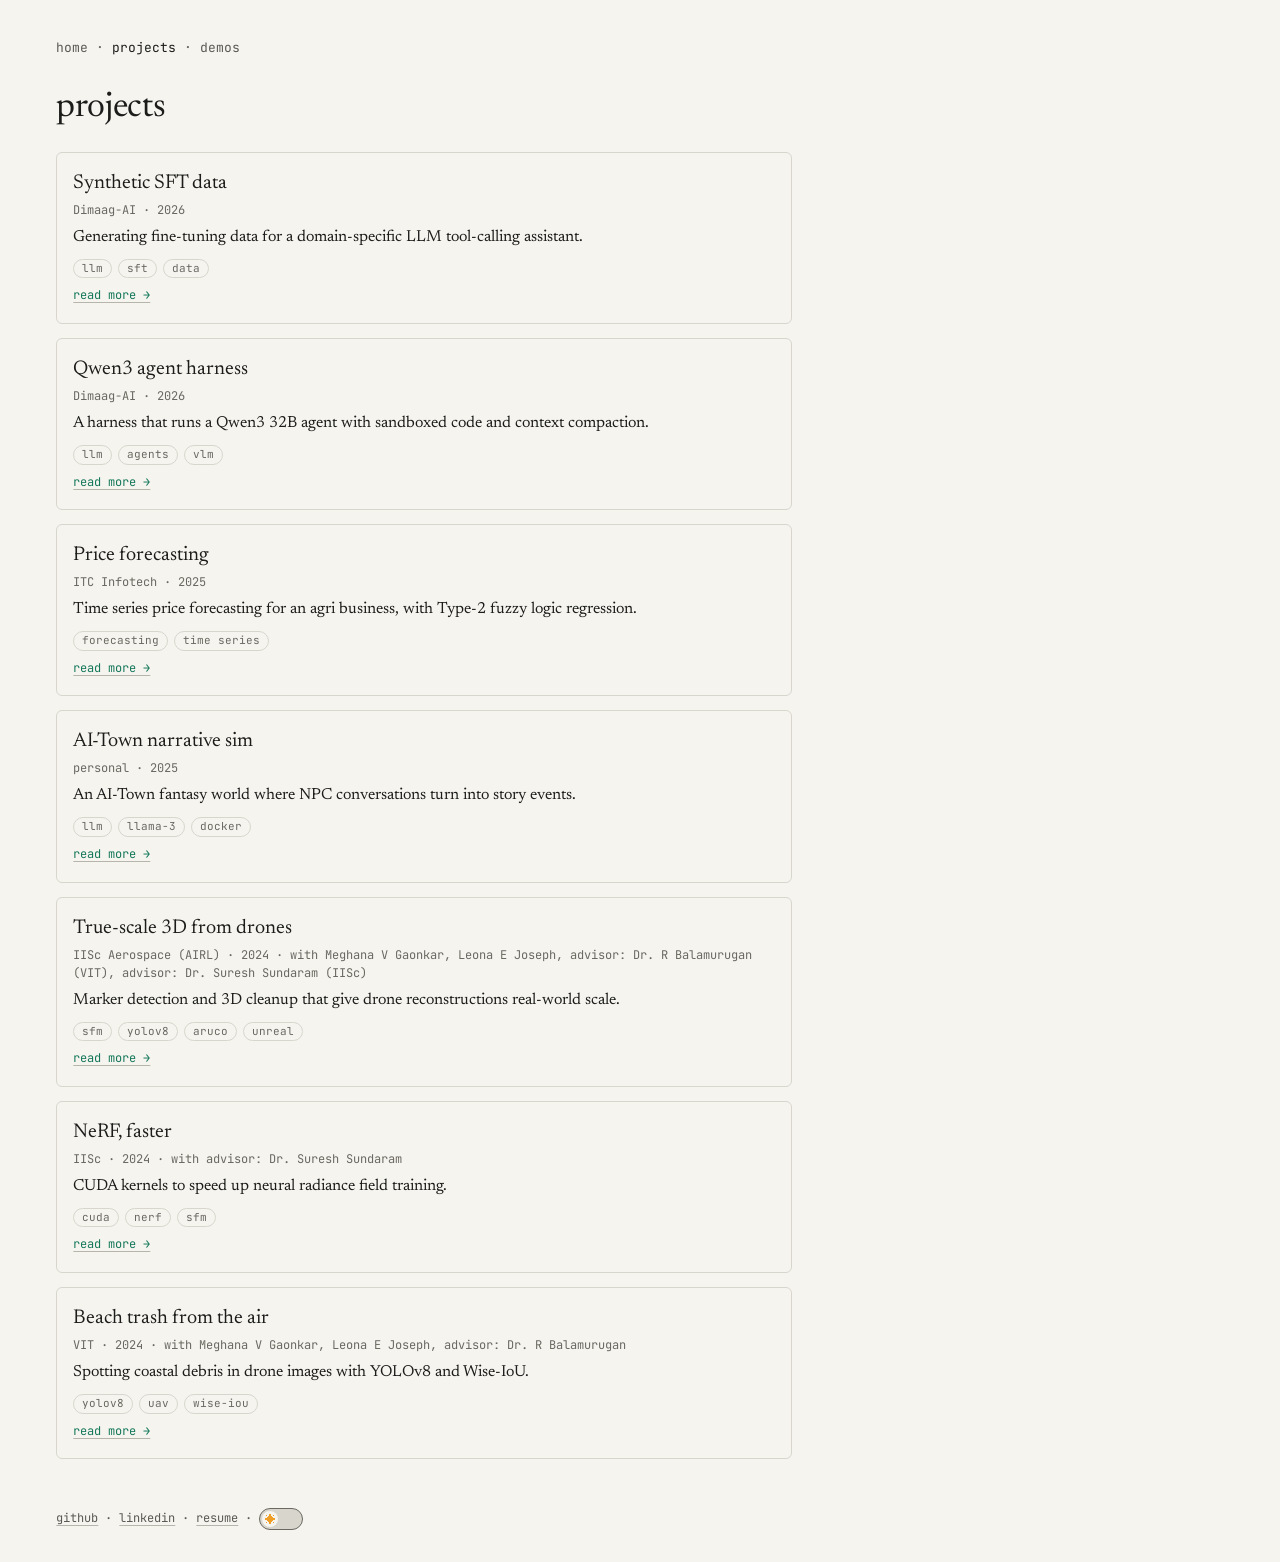
==== projects/index.html @ 1c00772d "Restore preview media field; body.sub class instead of :has() Co-Authored-By: Claude Opus 5.5 <norep" ====
<!DOCTYPE html>
<html lang="en">
<head>
  <meta charset="utf-8">
  <meta name="viewport" content="width=device-width, initial-scale=1">
  <title>Projects — Manish Murugan</title>
  <meta name="description" content="Selected ML, computer vision and 3D projects by Manish Murugan.">
  <meta name="color-scheme" content="light dark">
  <link rel="canonical" href="https://manishmrgn.github.io/projects/">
  <meta name="theme-color" id="tc-light" content="#f5f4ef" media="(prefers-color-scheme: light)">
  <meta name="theme-color" id="tc-dark" content="#141413" media="(prefers-color-scheme: dark)">
  <script>var d=document.documentElement,t;try{t=localStorage.getItem("portfolio-theme")}catch(e){}if(t!=="light"&&t!=="dark")t=matchMedia("(prefers-color-scheme: dark)").matches?"dark":"light";d.dataset.theme=t</script>
  <link rel="icon" href="../favicon.svg" type="image/svg+xml">
  <link rel="apple-touch-icon" href="../apple-touch-icon.png">
  <meta property="og:type" content="website">
  <meta property="og:site_name" content="Manish Murugan">
  <meta property="og:title" content="Projects — Manish Murugan">
  <meta property="og:description" content="Selected ML, computer vision and 3D projects by Manish Murugan.">
  <meta property="og:url" content="https://manishmrgn.github.io/projects/">
  <meta property="og:image" content="https://manishmrgn.github.io/og-image.png">
  <meta name="twitter:card" content="summary_large_image">
  <link rel="preconnect" href="https://fonts.googleapis.com">
  <link rel="preconnect" href="https://fonts.gstatic.com" crossorigin>
  <link href="https://fonts.googleapis.com/css2?family=JetBrains+Mono:wght@400;500&family=Newsreader:ital,opsz,wght@0,6..72,400;1,6..72,400&family=Silkscreen&display=swap" rel="stylesheet">
  <link rel="stylesheet" href="../css/style.css">
  <script defer src="../js/theme.js"></script>
</head>
<body class="sub">
  <div class="page">
    <nav class="nav" aria-label="site"><a href="../index.html">home</a> · <a href="../projects/index.html" aria-current="page">projects</a> · <a href="../demos.html">demos</a></nav>
    <main>
      <h1>projects</h1>
      <ul class="cards">
        <li class="card">
          <h2><a href="sft-data.html">Synthetic SFT data</a></h2>
          <p class="proj-meta">Dimaag-AI · 2026</p>
          <p>Generating fine-tuning data for a domain-specific LLM tool-calling assistant.</p>
          <ul class="proj-tags"><li>llm</li><li>sft</li><li>data</li></ul>
          <a href="sft-data.html">read more →</a>
        </li>
        <li class="card">
          <h2><a href="agent-harness.html">Qwen3 agent harness</a></h2>
          <p class="proj-meta">Dimaag-AI · 2026</p>
          <p>A harness that runs a Qwen3 32B agent with sandboxed code and context compaction.</p>
          <ul class="proj-tags"><li>llm</li><li>agents</li><li>vlm</li></ul>
          <a href="agent-harness.html">read more →</a>
        </li>
        <li class="card">
          <h2><a href="price-forecasting.html">Price forecasting</a></h2>
          <p class="proj-meta">ITC Infotech · 2025</p>
          <p>Time series price forecasting for an agri business, with Type-2 fuzzy logic regression.</p>
          <ul class="proj-tags"><li>forecasting</li><li>time series</li></ul>
          <a href="price-forecasting.html">read more →</a>
        </li>
        <li class="card">
          <h2><a href="ai-town.html">AI-Town narrative sim</a></h2>
          <p class="proj-meta">personal · 2025</p>
          <p>An AI-Town fantasy world where NPC conversations turn into story events.</p>
          <ul class="proj-tags"><li>llm</li><li>llama-3</li><li>docker</li></ul>
          <a href="ai-town.html">read more →</a>
        </li>
        <li class="card">
          <h2><a href="raster.html">True-scale 3D from drones</a></h2>
          <p class="proj-meta">IISc Aerospace (AIRL) · 2024 · with Meghana V Gaonkar, Leona E Joseph, advisor: Dr. R Balamurugan (VIT), advisor: Dr. Suresh Sundaram (IISc)</p>
          <p>Marker detection and 3D cleanup that give drone reconstructions real-world scale.</p>
          <ul class="proj-tags"><li>sfm</li><li>yolov8</li><li>aruco</li><li>unreal</li></ul>
          <a href="raster.html">read more →</a>
        </li>
        <li class="card">
          <h2><a href="nerf.html">NeRF, faster</a></h2>
          <p class="proj-meta">IISc · 2024 · with advisor: Dr. Suresh Sundaram</p>
          <p>CUDA kernels to speed up neural radiance field training.</p>
          <ul class="proj-tags"><li>cuda</li><li>nerf</li><li>sfm</li></ul>
          <a href="nerf.html">read more →</a>
        </li>
        <li class="card">
          <h2><a href="debris.html">Beach trash from the air</a></h2>
          <p class="proj-meta">VIT · 2024 · with Meghana V Gaonkar, Leona E Joseph, advisor: Dr. R Balamurugan</p>
          <p>Spotting coastal debris in drone images with YOLOv8 and Wise-IoU.</p>
          <ul class="proj-tags"><li>yolov8</li><li>uav</li><li>wise-iou</li></ul>
          <a href="debris.html">read more →</a>
        </li>
      </ul>
    </main>
    <footer class="foot">
      <p class="foot-line">
        <a href="https://github.com/Manishmrgn">github</a> ·
        <a href="https://www.linkedin.com/in/Manishmrgn">linkedin</a> ·
        <a href="../assets/resume.pdf" target="_blank" rel="noopener">resume</a> ·
        <button type="button" class="theme-sw" id="theme-toggle" role="switch" aria-checked="false" aria-label="dark mode" title="switch to dark"><span class="knob" aria-hidden="true"><svg class="sun" viewBox="0 0 10 10" width="10" height="10" shape-rendering="crispEdges" fill="currentColor"><path d="M4 0h2v1h-2zM1 1h1v1h-1zM4 1h2v1h-2zM8 1h1v1h-1zM3 2h4v1h-4zM2 3h6v1h-6zM0 4h10v1h-10zM0 5h10v1h-10zM2 6h6v1h-6zM3 7h4v1h-4zM1 8h1v1h-1zM4 8h2v1h-2zM8 8h1v1h-1zM4 9h2v1h-2z"/></svg><svg class="moon" viewBox="0 0 10 10" width="10" height="10" shape-rendering="crispEdges" fill="currentColor"><path d="M3 0h4v1h-4zM2 1h3v1h-3zM1 2h3v1h-3zM1 3h3v1h-3zM1 4h3v1h-3zM1 5h3v1h-3zM2 6h3v1h-3zM3 7h6v1h-6zM4 8h4v1h-4z"/></svg></span></button>
      </p>
    </footer>
  </div>
</body>
</html>
---- css/style.css ----
/* ───────── tokens ───────── */
:root {
  --paper: #f5f4ef;
  --ink: #1c1c1a;
  --ink-2: #5a5953;
  --ink-3: #6a6860;   /* text, >=4.5:1 on paper */
  --ink-4: #b6b4ab;   /* rules and borders only, never text */
  --line: #d8d6cc;
  --accent: #1d9e75;   /* everything the model believes: canvas fills, lines, focus ring */
  --accent-text: #14775a;   /* same hue, dark enough for small text */
  --dog: #d85a30;
  --dog-text: #b8431f;
  --band: #d7e8de;   /* accent at 14% on paper, behind the context line */

  /* canvas palette — read by js/dog.js */
  --tile-top: #eceae2;  --tile-left: #d6d4ca;  --tile-right: #c4c2b7;  --tile-line: #cbc9be;
  --gap: #2a2a27;
  --wall-top: #b9b7ae;  --wall-left: #9d9b92;  --wall-right: #84827a;
  --bridge-top: #dcc9a3;  --bridge-left: #c2ad84;  --bridge-right: #a8946c;
  --ice-top: #d3e8f4;  --ice-left: #b4d3e6;  --ice-right: #9cc0d6;
  --mud-top: #a8825f;  --mud-left: #8c6a4b;  --mud-right: #74573d;
  --dog-top: #f0997b;  --dog-left: #d85a30;  --dog-right: #993c1d;
  --ear-top: #993c1d;  --ear-left: #7c2f16;  --ear-right: #63250f;
  --amber-top: #fac775;  --amber-left: #ef9f27;  --amber-right: #ba7517;
  --collar: #b3261e;
  --golf-0: #1d9e75;  --golf-1: #5dcaa5;  --golf-2: #9fe1cb;  --golf-3: #c0dd97;  --golf-4: #eaf3de;   /* golf course by height, low to high — read by js/golf.js */

  --serif: "Newsreader", "Iowan Old Style", Georgia, serif;
  --mono: "JetBrains Mono", ui-monospace, "SF Mono", Menlo, Consolas, monospace;
  --pad-x: clamp(24px, 4.4vw, 64px);
}

/* dark palette: when the OS asks for it (unless the visitor forced light), or when the visitor forced it. js/theme.js sets html[data-theme]. */
@media (prefers-color-scheme: dark) {
  :root:not([data-theme="light"]) {
      --paper: #161614;
      --ink: #e8e6dd;
      --ink-2: #a9a79e;
      --ink-3: #8f8d85;
      --ink-4: #53524d;
      --accent-text: #1d9e75;
      --dog-text: #d85a30;
      --band: #172922;
      --line: #33322e;
      --tile-top: #2b2a27;  --tile-left: #232220;  --tile-right: #1c1b19;  --tile-line: #3a3935;
      --gap: #080807;
      --wall-top: #5d5b55;  --wall-left: #4a4944;  --wall-right: #3b3a36;
      --bridge-top: #8a7650;  --bridge-left: #6f5e3f;  --bridge-right: #574a31;
      --ice-top: #3d5a6b;  --ice-left: #314a59;  --ice-right: #273c49;
      --mud-top: #5c4632;  --mud-left: #4a3828;  --mud-right: #3a2c1f;
      --golf-0: #1d9e75;  --golf-1: #1a7f60;  --golf-2: #1f6350;  --golf-3: #2f5340;  --golf-4: #46513f;
  }
  :root:not([data-theme="light"]) #dog-lab[data-art="sprites"] #dog-canvas { filter: brightness(0.8); }   /* the tile art is drawn for light paper */
}
:root[data-theme="dark"] {
    --paper: #161614;
    --ink: #e8e6dd;
    --ink-2: #a9a79e;
    --ink-3: #8f8d85;
    --ink-4: #53524d;
    --accent-text: #1d9e75;
    --dog-text: #d85a30;
    --band: #172922;
    --line: #33322e;
    --tile-top: #2b2a27;  --tile-left: #232220;  --tile-right: #1c1b19;  --tile-line: #3a3935;
    --gap: #080807;
    --wall-top: #5d5b55;  --wall-left: #4a4944;  --wall-right: #3b3a36;
    --bridge-top: #8a7650;  --bridge-left: #6f5e3f;  --bridge-right: #574a31;
    --ice-top: #3d5a6b;  --ice-left: #314a59;  --ice-right: #273c49;
    --mud-top: #5c4632;  --mud-left: #4a3828;  --mud-right: #3a2c1f;
    --golf-0: #1d9e75;  --golf-1: #1a7f60;  --golf-2: #1f6350;  --golf-3: #2f5340;  --golf-4: #46513f;
}
:root[data-theme="dark"] #dog-lab[data-art="sprites"] #dog-canvas { filter: brightness(0.8); }
:root[data-theme="light"] { color-scheme: light; }
:root[data-theme="dark"] { color-scheme: dark; }

/* ───────── base ───────── */
*, *::before, *::after { box-sizing: border-box; }
html, body { height: 100%; }
body {
  margin: 0;
  overflow: hidden;              /* one screen on desktop; released in the small-screen query */
  background: var(--paper);
  color: var(--ink);
  font: 16px/1.6 var(--serif);
  font-optical-sizing: auto;
  -webkit-font-smoothing: antialiased;
}
p, h1, h2, ul { margin: 0; padding: 0; }
ul { list-style: none; }
a { color: inherit; text-decoration-color: var(--ink-4); text-underline-offset: 3px; text-decoration-thickness: 1px; }
a:hover { text-decoration-color: currentColor; }
button { font: inherit; color: inherit; background: none; border: 0; padding: 0; cursor: pointer; }
:focus-visible { outline: 1.5px solid var(--accent); outline-offset: 3px; border-radius: 1px; }
b { font-weight: inherit; }

/* ───────── viewport frame ───────── */
.crop i {
  position: fixed; width: 14px; height: 14px;
  border: 0 solid var(--ink-3); pointer-events: none; z-index: 2;
}
.crop i:nth-child(1) { top: 20px; left: 20px; border-top-width: 1px; border-left-width: 1px; }
.crop i:nth-child(2) { top: 20px; right: 20px; border-top-width: 1px; border-right-width: 1px; }
.crop i:nth-child(3) { bottom: 20px; left: 20px; border-bottom-width: 1px; border-left-width: 1px; }
.crop i:nth-child(4) { bottom: 20px; right: 20px; border-bottom-width: 1px; border-right-width: 1px; }

.page {
  height: 100%;
  display: grid;
  grid-template-rows: auto auto minmax(0, 1fr) auto;   /* masthead, nav, stage, footer */
  padding: 44px var(--pad-x) 34px;
}

/* ───────── header ───────── */
.masthead { display: flex; align-items: center; gap: clamp(14px, 1.4vw, 20px); }
.me { flex: none; display: block; width: 64px; height: 64px; object-fit: cover; border-radius: 6px; border: 1px solid var(--line); }
.masthead h1 { font-size: 26px; font-weight: 400; line-height: 1.2; letter-spacing: -0.005em; }
.role { font: 12px/1.6 var(--mono); color: var(--ink-2); margin-top: 4px; }

/* ───────── theme switch (in the footer line, after credits) ───────── */
.theme-sw {
  --w: 44px; --h: 22px; --k: 16px;
  position: relative; display: inline-block; vertical-align: middle; margin: -4px 0; width: var(--w); height: var(--h);
  border: 1px solid var(--ink-3); border-radius: calc(var(--h) / 2); background: var(--line);
}
.theme-sw:hover { border-color: var(--ink); }
.theme-sw .knob {
  position: absolute; top: 2px; left: 2px; width: var(--k); height: var(--k); border-radius: 50%;
  display: grid; place-items: center; background: var(--paper); color: var(--amber-left);
  transition: transform 150ms ease;
}
.theme-sw .moon, :root[data-theme="dark"] .theme-sw .sun { display: none; }
:root[data-theme="dark"] .theme-sw .moon { display: block; }
:root[data-theme="dark"] .theme-sw .knob { transform: translateX(calc(var(--w) - var(--k) - 6px)); color: var(--ink); }
html:not([data-theme]) .theme-sw { display: none; }   /* no script, no switch */
@media (prefers-reduced-motion: reduce) { .theme-sw .knob { transition: none; } }
@media (max-width: 1099px) { .theme-sw { --w: 40px; --h: 20px; --k: 14px; } }

/* ───────── nav (home and generated pages) ───────── */
.nav { font: 12px/1.6 var(--mono); color: var(--ink-3); margin-bottom: 12px; }
.nav a { color: var(--ink-2); text-decoration: none; }
.nav a:hover { color: var(--ink); text-decoration: underline; }
.nav a[aria-current="page"] { color: var(--ink); }


/* ───────── generated pages: projects/*.html, projects/index.html ───────── */
/* generated pages have no stage: they scroll like a normal document */
body.sub { overflow: auto; }
body.sub .page { height: auto; min-height: 100%; grid-template-rows: auto minmax(0, 1fr) auto; }
.page > main:not(.stage) { max-width: 46em; width: 100%; padding: 28px 0 40px; }
main h1 { font-size: 34px; font-weight: 400; line-height: 1.15; letter-spacing: -0.005em; }
main h2 { font-size: 16px; font-weight: 400; font-style: italic; color: var(--ink-2); }
.back { font: 12px/1.6 var(--mono); margin: 0 0 18px; }
.back a { color: var(--ink-2); text-decoration: none; }
.back a:hover { color: var(--ink); text-decoration: underline; }
article.proj + .back { margin: 32px 0 0; }
.proj-meta { font: 12px/1.6 var(--mono); color: var(--ink-3); margin-top: 8px; }
.proj-tags { display: flex; flex-wrap: wrap; gap: 6px; margin-top: 10px; font: 11px/1.6 var(--mono); color: var(--ink-3); }
.proj-tags li { padding: 0 8px; border: 1px solid var(--line); border-radius: 10px; }
.proj-grid { margin-top: 28px; display: grid; gap: 22px; }
.proj-grid h2 { margin-bottom: 4px; }
.proj-grid p { line-height: 1.6; }
.proj-grid ul { padding-left: 1.1em; }
.proj-grid li { list-style: disc; margin-top: 4px; }
.proj-grid li::marker { color: var(--ink-4); }
.proj-figs { margin-top: 28px; display: grid; gap: 22px; }
.proj-figs figure { margin: 0; }
.proj-figs img { display: block; max-width: 100%; height: auto; border: 1px solid var(--line); border-radius: 4px; }
.proj-figs figcaption { font: 12px/1.6 var(--mono); color: var(--ink-3); margin-top: 6px; }
.proj-pdf { margin-top: 28px; }
.proj-pdf object { display: block; width: 100%; height: 70vh; min-height: 420px; border: 1px solid var(--line); border-radius: 4px; }
.proj-pdf p { font: 12px/1.6 var(--mono); color: var(--ink-3); margin-top: 8px; }
.cards { margin-top: 24px; display: grid; gap: 14px; }
.card { padding: 14px 16px; border: 1px solid var(--line); border-radius: 6px; }
.card h2 { font-size: 20px; font-style: normal; color: var(--ink); }
.card h2 a { text-decoration: none; }
.card h2 a:hover { text-decoration: underline; }
.card p { margin-top: 6px; line-height: 1.5; }
.card .proj-meta { margin-top: 2px; }
.card > a { display: inline-block; margin-top: 8px; font: 12px/1.6 var(--mono); color: var(--accent-text); }
@media (max-width: 600px) {
  .proj-pdf object { display: none; }   /* a squeezed embed is useless on a phone: keep the link */
  main h1 { font-size: 28px; }
}

/* ───────── two columns ───────── */
.stage {
  display: grid;
  grid-template-columns: minmax(0, 1fr) minmax(0, 1fr);
  grid-template-areas: "intro dog" "work dog";
  grid-template-rows: auto minmax(0, 1fr);   /* the list takes what is left and scrolls inside itself */
  align-content: start;
  padding-top: clamp(28px, 7vh, 72px);
  column-gap: clamp(32px, 5vw, 80px);
  row-gap: 30px;
}
.intro { grid-area: intro; max-width: 34em; }
.intro p + p { margin-top: 0.8em; }
.point { color: var(--accent-text); }

.work { grid-area: work; align-self: stretch; min-height: 0; display: flex; flex-direction: column; }
.work h2 { font-size: 16px; font-weight: 400; font-style: italic; color: var(--ink-2); margin-bottom: 8px; }
.work-body { display: grid; grid-template-columns: max-content minmax(0, 1fr); column-gap: 32px; max-width: 34em; min-height: 0; }
.project-list { min-height: 0; overflow-y: auto; padding-right: 2px; }   /* scrolls only when 7 rows do not fit */

.project-list li { border-top: 1px solid var(--line); }
.project-list li:last-child { border-bottom: 1px solid var(--line); }
.project-list .row {
  display: flex; justify-content: space-between; gap: 28px;
  padding: 6px 2px; text-decoration: none; line-height: 1.5;
}
.project-list .row span { font-family: var(--mono); font-size: 12px; color: var(--ink-3); align-self: center; }
.project-list .row.is-active span, .project-list a.row:hover span { color: var(--ink); }
.project-list .row.is-active { text-decoration: underline; text-decoration-color: var(--ink-3); }

.preview { display: flex; flex-direction: column; min-width: 0; height: 148px; }  /* fixed: hovering never moves the page */
.preview-title { font-size: 16px; line-height: 1.3; }
.preview-desc { font-size: 14px; line-height: 1.45; color: var(--ink-2); margin-top: 3px; display: -webkit-box; -webkit-line-clamp: 3; -webkit-box-orient: vertical; overflow: hidden; }   /* one-liners are longer than the old blurbs; the page has the rest */
.preview-tags { font: 11px/1.6 var(--mono); color: var(--ink-3); margin-top: 4px; }
.preview-media {
  flex: 1; min-height: 34px; margin-top: 8px;
  display: grid; place-items: center;
  border: 1px dashed var(--line);
}
.preview-media[hidden] { display: none; }

/* ───────── dog widget ───────── */
.showcases { grid-area: dog; align-self: start; min-width: 0; }
.showcase-intro { font-size: 15px; font-style: italic; line-height: 1.35; color: var(--ink-2); margin-bottom: 6px; }
.tabrow { display: flex; align-items: baseline; justify-content: space-between; gap: 12px; margin-bottom: 6px; }
.tabs { display: flex; gap: 16px; }
.split-toggle { font: 11px/1.6 var(--mono); color: var(--ink-3); white-space: nowrap; }
.split-toggle:hover { color: var(--ink); }
.tab { font: 11px/1.6 var(--mono); color: var(--ink-3); padding: 0 1px 1px; border-bottom: 1px solid transparent; white-space: nowrap; }   /* three tabs and the expand toggle share one line at the narrowest split */
.tab:hover { color: var(--ink); }
.tab[aria-selected="true"] { color: var(--ink); border-bottom-color: var(--ink); }
.dog { min-width: 0; }
/* fallback is the default; dog.js adds .js-ready once the widget actually runs */
.dog-fallback { font-style: italic; color: var(--ink-2); max-width: 28em; }
.dog-live { display: none; }
.dog.js-ready .dog-fallback { display: none; }
.dog.js-ready .dog-live { display: block; }
.sr-only { position: absolute; width: 1px; height: 1px; margin: -1px; padding: 0; overflow: hidden; clip-path: inset(50%); white-space: nowrap; }

.dog-view { display: flex; flex-wrap: wrap; align-items: center; gap: 8px 20px; }
#dog-canvas { display: block; touch-action: manipulation; cursor: pointer; }
#dog-canvas.cant { cursor: not-allowed; }

.mini { position: relative; width: 110px; }
#brain-canvas { display: block; width: 110px; height: 80px; }
.decision { font-size: 13px; font-style: italic; line-height: 1.3; color: var(--ink-2); margin-top: 4px; white-space: nowrap; }
.decision b { color: var(--accent-text); font-style: normal; font-family: var(--mono); font-size: 12px; }
.decision.explored b { color: var(--dog-text); }
.tip {
  display: none; position: absolute; right: 0; bottom: calc(100% + 8px); z-index: 3;
  width: 214px; padding: 9px 11px;
  background: var(--paper); border: 1px solid var(--line);
  font: 11px/1.7 var(--mono); color: var(--ink-2); white-space: pre;
}
.mini:not(.dismissed):hover .tip, .mini:not(.dismissed):focus .tip { display: block; }   /* Esc sets .dismissed */
.tip b { color: var(--accent-text); }

.dog-head { position: relative; display: flex; align-items: center; gap: 8px; font: 11px/1.6 var(--mono); color: var(--ink-3); }
.help-btn {
  width: 18px; height: 18px; border: 1px solid var(--ink-3); border-radius: 50%;
  font: 11px/16px var(--mono); text-align: center; color: var(--ink-2);
}
.help-btn:hover, .help-btn[aria-expanded="true"] { color: var(--ink); border-color: var(--ink); }
.rl-pop {   /* overlay: absolute, so opening it never moves the page */
  position: absolute; left: 0; top: calc(100% + 6px); z-index: 4; width: min(350px, 100%);
  padding: 9px 11px; background: var(--paper); border: 1px solid var(--line);
  font: 11px/1.7 var(--mono); color: var(--ink-2);
}
.rl-pop[hidden] { display: none; }
.rl-pop li { padding-left: 1.2em; text-indent: -1.2em; }
.rl-pop li::before { content: "› "; color: var(--accent-text); }
.dog-context {
  width: fit-content; max-width: 100%; margin: 6px 0 8px; padding: 3px 10px; min-height: 28px;
  font-size: 14px; font-style: italic; line-height: 22px; color: var(--ink);
  background: var(--band); border-left: 2px solid var(--accent);
}
.toolbox { font: 12px/1.6 var(--mono); color: var(--ink-3); margin-top: 10px; }
.toolbox button { color: var(--ink-2); padding: 2px 1px; }
.toolbox button:hover { color: var(--ink); }
.toolbox button[aria-pressed="true"] { color: var(--ink); text-decoration: underline; text-underline-offset: 4px; }
.toolbox .new-day { margin-left: 22px; }

.dog-stats { font: 11px/1.6 var(--mono); color: var(--ink-3); margin-top: 10px; }
.dog-stats span { cursor: help; }
.dog-stats b { color: var(--accent-text); }

.thoughts {
  width: 100%; max-width: 430px; height: 97px; margin-top: 8px;   /* four rows reserved, so the log never shifts the layout */
  border-top: 1px solid var(--line);
}
.thoughts li { display: grid; grid-template-columns: 48px minmax(0, 1fr) max-content; column-gap: 10px; align-items: baseline; height: 24px; }
.thoughts span { white-space: nowrap; overflow: hidden; text-overflow: ellipsis; }
.thoughts span:nth-child(1), .thoughts span:nth-child(3) { font: 11px/24px var(--mono); }
.thoughts span:nth-child(2) { font-style: italic; font-size: 15px; line-height: 24px; }
.thoughts span:nth-child(3) { text-align: right; }
/* older rows fade through colour tokens, not opacity; ink-4 is not a text colour */
.thoughts li:nth-child(1) { color: var(--ink); }
.thoughts li:nth-child(1) span:nth-child(3) { color: var(--accent-text); }
.thoughts li:nth-child(2), .thoughts li:nth-child(3) { color: var(--ink-2); }
.thoughts li:nth-child(4) { color: var(--ink-3); }

/* ───────── sfm in a box (reuses the dog widget's classes) ───────── */
.sfm-split { display: flex; flex-wrap: wrap; gap: 4px 14px; align-items: flex-start; }
.sfm-pane { min-width: 0; }
.sfm-cap { font: 11px/18px var(--mono); color: var(--ink-3); }
.sfm-objs button { color: var(--ink-2); padding: 0 1px; }
.sfm-objs button:hover { color: var(--ink); }
.sfm-objs button[aria-pressed="true"] { color: var(--ink); text-decoration: underline; text-decoration-color: var(--accent); text-underline-offset: 3px; }
.sfm-objs[hidden] { display: none; }
.sfm-scene { position: relative; }
#sfm-canvas, #sfm-thumbs, #sfm-recon { display: block; }
.sfm-film-thumb[hidden], .sfm-film-x[hidden] { display: none; }
.sfm-strip { margin-top: 6px; overflow-x: auto; overflow-y: hidden; scrollbar-width: thin; }   /* too many thumbnails to fit: it scrolls inside itself, never the page */
.sfm-strip:focus-visible { outline: 2px solid var(--ink); outline-offset: 2px; }
.sfm-strip-in { position: relative; width: max-content; }
#sfm-thumbs { cursor: pointer; }
.sfm-film-thumb { position: absolute; top: 0; cursor: ew-resize; touch-action: none; }
.sfm-film-thumb:focus-visible, .sfm-film-x:focus-visible { outline: 2px solid var(--ink); outline-offset: 1px; }
.sfm-film-x {
  position: absolute; top: 3px; width: 12px; height: 12px;
  border: 1px solid var(--ink-3); border-radius: 50%; background: var(--paper);
  font: 10px/10px var(--mono); text-align: center; color: var(--ink-2);
}
.sfm-film-x:hover { color: var(--ink); border-color: var(--ink); }
.sfm-recon { outline: 1px solid var(--accent); outline-offset: -1px; cursor: grab; touch-action: none; }   /* the model's output, marked in the accent */
.sfm-recon:active { cursor: grabbing; }
.sfm-recon:focus-visible { outline: 2px solid var(--ink); outline-offset: 2px; }
.sfm-modes { font: 11px/1.6 var(--mono); color: var(--ink-3); margin-top: 2px; }
.sfm-modes button { color: var(--ink-2); padding: 1px 1px; }
.sfm-modes button:hover { color: var(--ink); }
.sfm-modes button[aria-pressed="true"] { color: var(--ink); text-decoration: underline; text-decoration-color: var(--accent); text-underline-offset: 4px; }
.sfm-cam {   /* a real, focusable button over each drawn camera */
  position: absolute; width: 26px; height: 26px; margin: -13px 0 0 -13px;
  border-radius: 50%; cursor: grab; touch-action: none;
}
.sfm-cam:active { cursor: grabbing; }
.sfm-x {
  position: absolute; width: 15px; height: 15px; margin: -24px 0 0 9px;
  border: 1px solid var(--ink-3); border-radius: 50%; background: var(--paper);
  font: 11px/13px var(--mono); text-align: center; color: var(--ink-2);
}
.sfm-x:hover { color: var(--ink); border-color: var(--ink); }
.toolbox button:disabled { color: var(--ink-3); text-decoration: line-through; cursor: default; }

/* ───────── gradient golf (reuses the dog widget's and the sfm's classes) ───────── */
.golf .dog-context { min-height: 50px; }   /* two lines reserved, so a result never moves the course */
#golf-canvas { display: block; }
.golf:not([data-wide]) #golf-holes { font-size: 10px; }   /* five holes on one line at the narrowest split: separators become gaps */
.golf:not([data-wide]) #golf-holes span { display: none; }
.golf:not([data-wide]) #golf-holes button { margin-right: 8px; }
.golf .dog-stats, .golf .toolbox { margin-top: 6px; }
.golf-sliders { margin-top: 4px; font: 11px/22px var(--mono); color: var(--ink-3); }
.golf-sliders label { display: grid; grid-template-columns: 8em minmax(0, 1fr) 4em; align-items: center; column-gap: 8px; }
.golf-sliders input { width: 100%; height: 14px; margin: 0; accent-color: var(--accent); }
.golf-sliders input:disabled { opacity: 0.4; }
.golf-sliders output { color: var(--accent-text); text-align: right; white-space: nowrap; }
.golf-actions { display: flex; align-items: center; gap: 16px; margin-top: 8px; font: 12px/1.6 var(--mono); color: var(--ink-2); white-space: nowrap; }
.golf-actions button:hover { color: var(--ink); }
.golf-actions .golf-swing { min-width: 8.5em; padding: 2px 14px; border-radius: 999px; background: var(--accent-text); color: var(--paper); }
.golf-actions .golf-swing:hover { background: var(--ink); color: var(--paper); }
.golf-actions .golf-swing:disabled { background: var(--ink-3); cursor: default; }
.golf-card { display: none; margin-top: 10px; border-collapse: collapse; font: 11px/1.7 var(--mono); color: var(--ink-3); }
.golf-card th, .golf-card td { width: 2.1em; padding: 0; text-align: right; font-weight: 400; }
.golf-card th:first-child { width: 2.6em; text-align: left; }
.golf-card :last-child { width: 3.4em; }
.golf-card tr + tr > * { border-top: 1px solid var(--line); }
.golf-card tr:last-child { color: var(--accent-text); }
.golf[data-wide] .golf-body { display: grid; grid-template-columns: max-content 212px; column-gap: 24px; align-items: start; }   /* keep in step with WIDE_MIN, SIDE_W, SIDE_GAP in js/golf.js */
.golf[data-wide] .golf-sliders label { grid-template-columns: minmax(0, 1fr) auto; }   /* narrow side column: the slider goes under its label */
.golf[data-wide] .golf-sliders input { grid-row: 2; grid-column: 1 / -1; }
.golf[data-wide] #golf-line { display: none; }
.golf[data-wide] .golf-card { display: table; }

/* ───────── footer ───────── */
.foot {
  display: flex; align-items: flex-end; gap: 14px;
  font: 12px/1.6 var(--mono); color: var(--ink-2);
  padding-top: 10px;
}
.gizmo { color: var(--ink-3); flex: none; font-family: var(--mono); }
.foot-line { flex: 1; }
.credits-btn { text-decoration: underline; text-decoration-color: var(--ink-4); text-underline-offset: 3px; text-decoration-thickness: 1px; }
.credits-btn:hover { text-decoration-color: currentColor; }
.credits {   /* popover: top layer, so it never adds to the page's height */
  inset: auto auto 66px var(--pad-x); margin: 0; padding: 9px 11px;
  background: var(--paper); color: var(--ink-2); border: 1px solid var(--line);
  font: 11px/1.7 var(--mono);
}
@supports not selector(:popover-open) { .credits { display: none; } }   /* old browsers: the button's title carries the credits */
.coords { white-space: pre; color: var(--ink-3); font-variant-numeric: tabular-nums; }

/* ───────── small screens: scroll, one column ───────── */
@media (max-width: 900px), (max-height: 640px) {
  html, body { height: auto; }
  body { overflow: auto; }
  .page { height: auto; min-height: 100vh; padding-top: 48px; }
  .stage {
    grid-template-columns: minmax(0, 1fr);
    grid-template-areas: "intro" "dog" "work";
    row-gap: 32px; padding: 28px 0 36px;
  }
  .intro, .work, .showcases { align-self: auto; }
  .tip { right: auto; left: 0; }
}
/* two columns, resizable: js/split.js sets --l and --r (fr values). Below 1100px there is no divider and the plain halves above apply. */
@media (min-width: 1100px) {
  .stage {
    grid-template-columns: minmax(0, var(--l, 68fr)) 44px minmax(0, var(--r, 32fr));
    grid-template-areas: "intro sep dog" "work sep dog";
    column-gap: 0;
  }
  /* the left side leads: scale it up to its column (type sizes track the viewport between 1280 and 1440) */
  .me { width: clamp(96px, 7.8vw, 104px); height: clamp(96px, 7.8vw, 104px); }
  .masthead h1 { font-size: clamp(38px, 3.1vw, 44px); line-height: 1.12; }
  .role { font-size: clamp(13px, 1vw, 14px); margin-top: 6px; }
  .page { padding-top: 32px; }
  .nav { font-size: 13px; margin: 6px 0 2px; }   /* the nav line takes the room the stage's top padding had */
  .stage { row-gap: clamp(22px, 3.2vh, 32px); padding-top: 0; }
  .intro { max-width: 38em; font-size: clamp(18px, 1.4vw, 20px); line-height: 1.55; }
  .intro p + p { margin-top: 0.75em; }
  .work h2 { font-size: clamp(15px, 1.2vw, 16px); margin-bottom: 8px; }
  .work-body { max-width: 38em; column-gap: clamp(28px, 2.6vw, 40px); }
  .project-list .row { font-size: clamp(16px, 1.3vw, 18px); padding: 7px 2px; }
  .project-list .row span { font-size: 13px; }
  .preview { height: 156px; }
  .preview-title { font-size: clamp(16px, 1.2vw, 17px); }
  .preview-desc { font-size: clamp(14px, 1.1vw, 15px); }
  .preview-tags { font-size: 12px; }
  .split {
    grid-area: sep; position: relative; cursor: col-resize; touch-action: none; user-select: none;
  }
  .split::before { content: ""; position: absolute; top: 0; bottom: 0; left: 50%; width: 1px; margin-left: -0.5px; background: var(--line); }
  .split .grip {
    position: absolute; top: 50%; left: 50%; width: 14px; height: 30px; margin: -15px 0 0 -7px;
    display: grid; place-items: center; background: var(--paper); border: 1px solid var(--line); border-radius: 7px;
    font: 12px/1 var(--mono); color: var(--ink-3);
  }
  .split:hover::before, .split.is-drag::before, .split:focus-visible::before { background: var(--accent); }
  .split:hover .grip, .split.is-drag .grip, .split:focus-visible .grip { color: var(--ink); border-color: var(--accent); }
  .split:focus-visible { outline: none; }
  .split:focus-visible .grip { outline: 1.5px solid var(--accent); outline-offset: 2px; }
  .sfm-split { flex-wrap: nowrap; }                /* never stack on desktop: js/sfm.js shrinks the canvases to fit */
  .sfm-pane { flex: 1 1 0; }                         /* equal halves; captions wrap instead of widening the pane */
  .sfm-pane { container-type: inline-size; }
  @container (max-width: 200px) {   /* the narrowest split: the picker keeps one line, separators become gaps */
    .sfm-cap { font-size: 10px; }
    .sfm-objs > span[aria-hidden] { display: none; }
    .sfm-objs button { margin-right: 6px; padding: 0; }
    .sfm-objs button:last-child { margin-right: 0; }
  }
  @container (max-width: 280px) { .sfm-lead { display: none; } }   /* narrow pane: keep each caption on one line (the canvases' labels say the rest) */
}
@media (max-width: 1099px) {
  .split, .split-toggle { display: none; }
}
/* two columns but the dog column wraps and gets tall: let the page scroll instead of the log running under the footer */
@media (max-width: 1099px) and (max-height: 760px), (max-height: 720px) {
  html, body { height: auto; }
  body { overflow: auto; }
  .page { height: auto; min-height: 100vh; }
  .stage { padding-bottom: 28px; }
}
@media (max-width: 520px) {
  .work-body { grid-template-columns: minmax(0, 1fr); row-gap: 14px; }
  .foot { flex-wrap: wrap; }
  .toolbox .new-day { display: block; margin-left: 0; }   /* six pieces fill the row; new day gets its own */
  .coords { display: none; }   /* no cursor on phones */
}
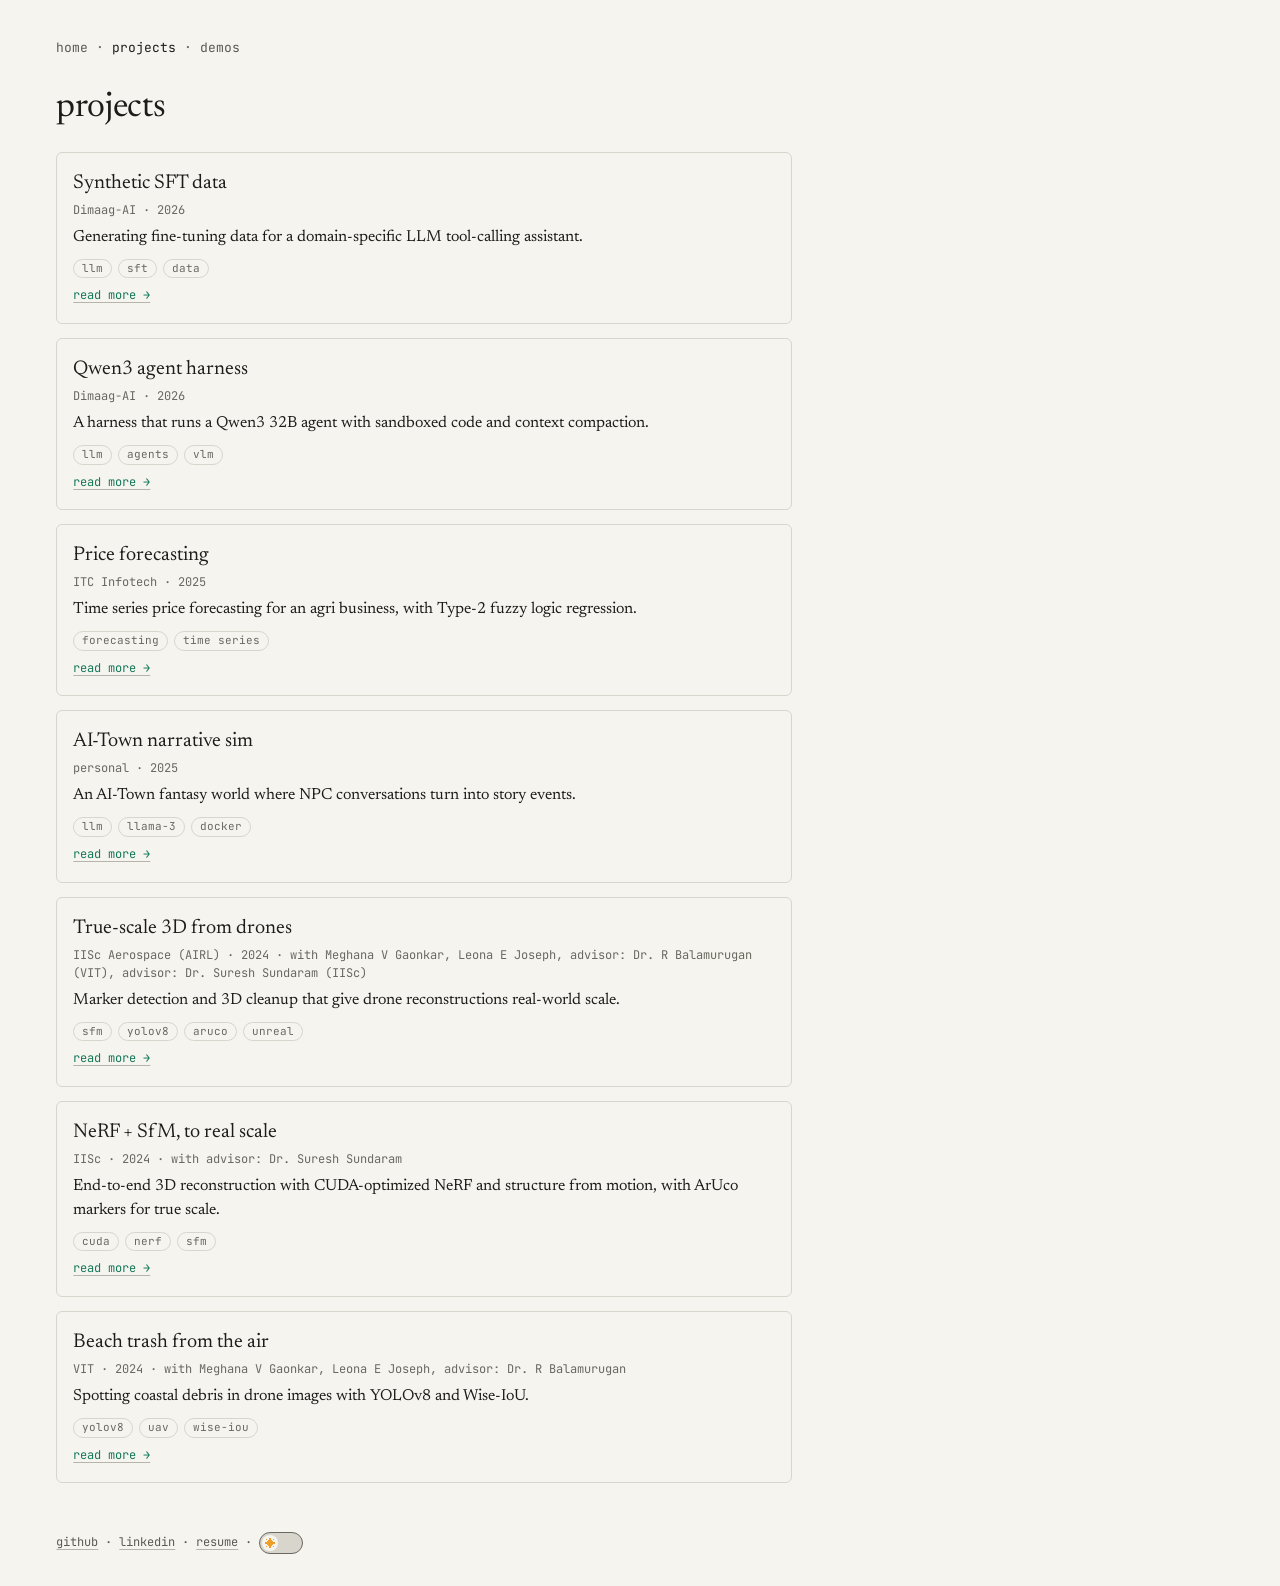
==== commit 65c029ce: "Final review fixes: project wording, 404 absolute paths, smaller debris paper, smoke slugs from proj" ====
--- a/projects/index.html
+++ b/projects/index.html
@@ -67,9 +67,9 @@
           <a href="raster.html">read more →</a>
         </li>
         <li class="card">
-          <h2><a href="nerf.html">NeRF, faster</a></h2>
+          <h2><a href="nerf.html">NeRF + SfM, to real scale</a></h2>
           <p class="proj-meta">IISc · 2024 · with advisor: Dr. Suresh Sundaram</p>
-          <p>CUDA kernels to speed up neural radiance field training.</p>
+          <p>End-to-end 3D reconstruction with CUDA-optimized NeRF and structure from motion, with ArUco markers for true scale.</p>
           <ul class="proj-tags"><li>cuda</li><li>nerf</li><li>sfm</li></ul>
           <a href="nerf.html">read more →</a>
         </li>
--- a/css/style.css
+++ b/css/style.css
@@ -150,6 +150,10 @@
 .page > main:not(.stage) { max-width: 46em; width: 100%; padding: 28px 0 40px; }
 main h1 { font-size: 34px; font-weight: 400; line-height: 1.15; letter-spacing: -0.005em; }
 main h2 { font-size: 16px; font-weight: 400; font-style: italic; color: var(--ink-2); }
+/* demos.html: a wide scrolling page; the showcase block is full width */
+.page > main.demos { max-width: none; }
+.demo-blurbs { margin: 8px 0 14px; font: 12px/1.6 var(--mono); color: var(--ink-3); }
+.demo-blurb b { color: var(--ink-2); font-weight: 500; margin-right: 8px; }
 .back { font: 12px/1.6 var(--mono); margin: 0 0 18px; }
 .back a { color: var(--ink-2); text-decoration: none; }
 .back a:hover { color: var(--ink); text-decoration: underline; }
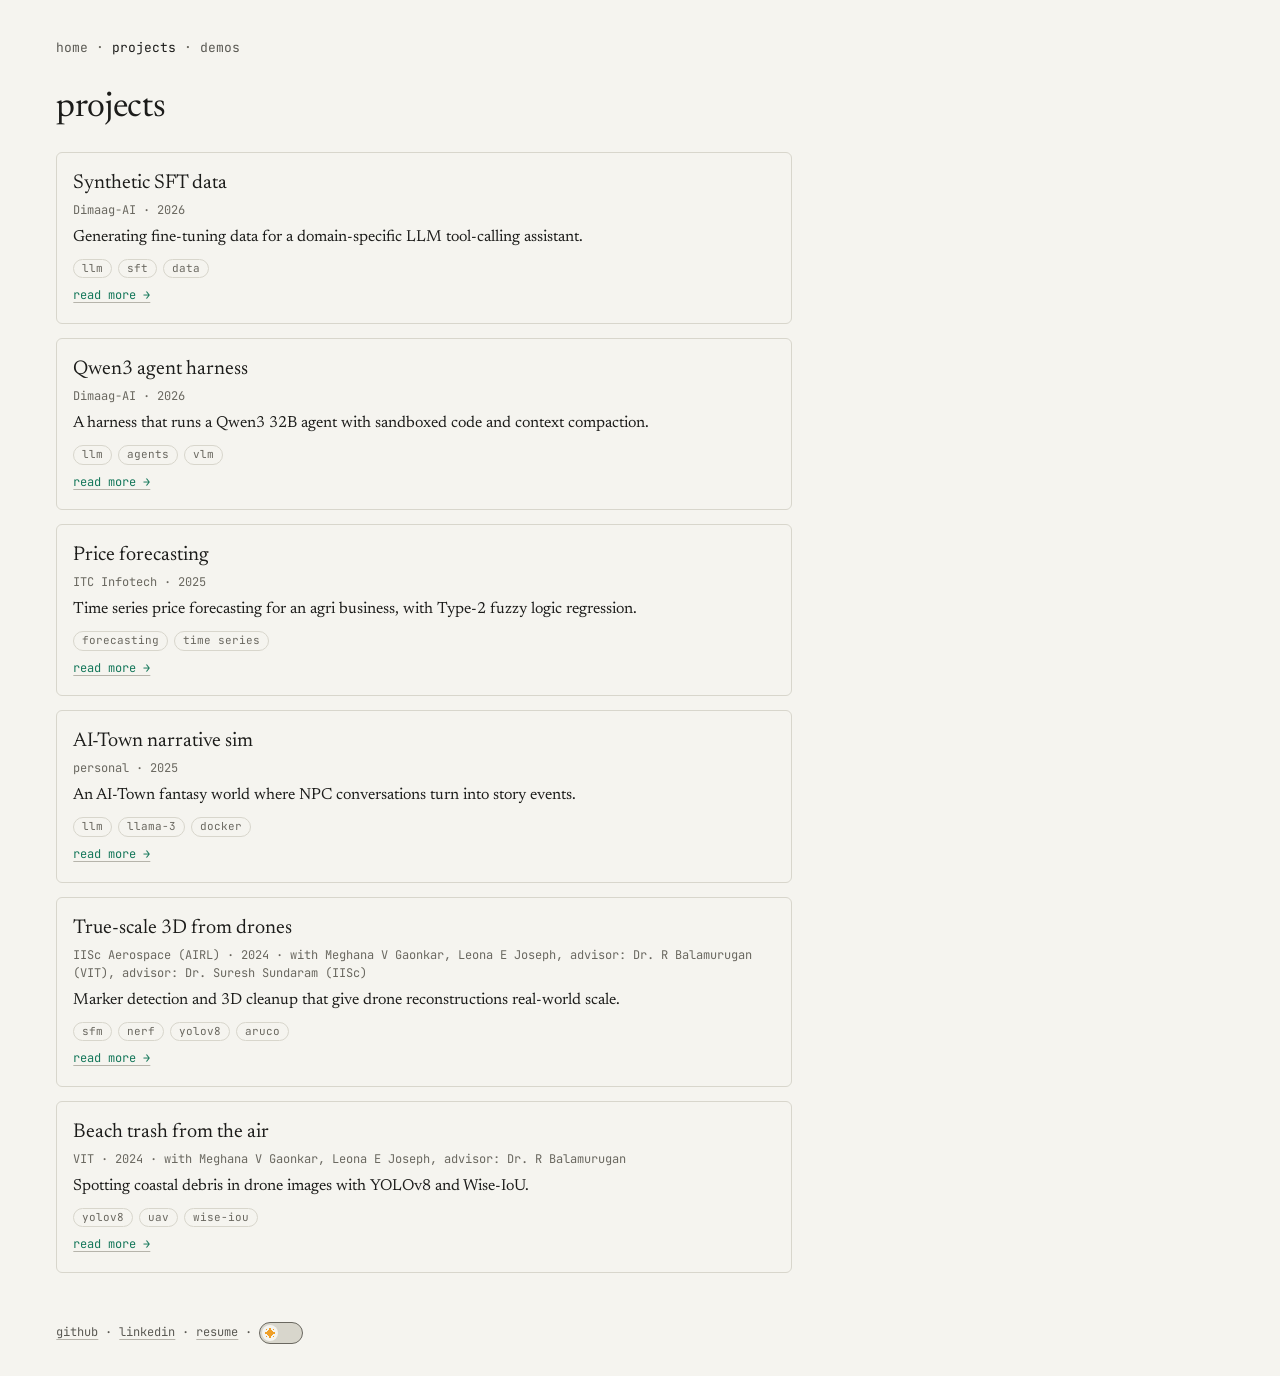
==== commit 6d3e7cdb: "Fold NeRF + SfM into the RASTER project (same work); build removes pages of deleted projects Six pro" ====
--- a/projects/index.html
+++ b/projects/index.html
@@ -63,15 +63,8 @@
           <h2><a href="raster.html">True-scale 3D from drones</a></h2>
           <p class="proj-meta">IISc Aerospace (AIRL) · 2024 · with Meghana V Gaonkar, Leona E Joseph, advisor: Dr. R Balamurugan (VIT), advisor: Dr. Suresh Sundaram (IISc)</p>
           <p>Marker detection and 3D cleanup that give drone reconstructions real-world scale.</p>
-          <ul class="proj-tags"><li>sfm</li><li>yolov8</li><li>aruco</li><li>unreal</li></ul>
+          <ul class="proj-tags"><li>sfm</li><li>nerf</li><li>yolov8</li><li>aruco</li></ul>
           <a href="raster.html">read more →</a>
-        </li>
-        <li class="card">
-          <h2><a href="nerf.html">NeRF + SfM, to real scale</a></h2>
-          <p class="proj-meta">IISc · 2024 · with advisor: Dr. Suresh Sundaram</p>
-          <p>End-to-end 3D reconstruction with CUDA-optimized NeRF and structure from motion, with ArUco markers for true scale.</p>
-          <ul class="proj-tags"><li>cuda</li><li>nerf</li><li>sfm</li></ul>
-          <a href="nerf.html">read more →</a>
         </li>
         <li class="card">
           <h2><a href="debris.html">Beach trash from the air</a></h2>
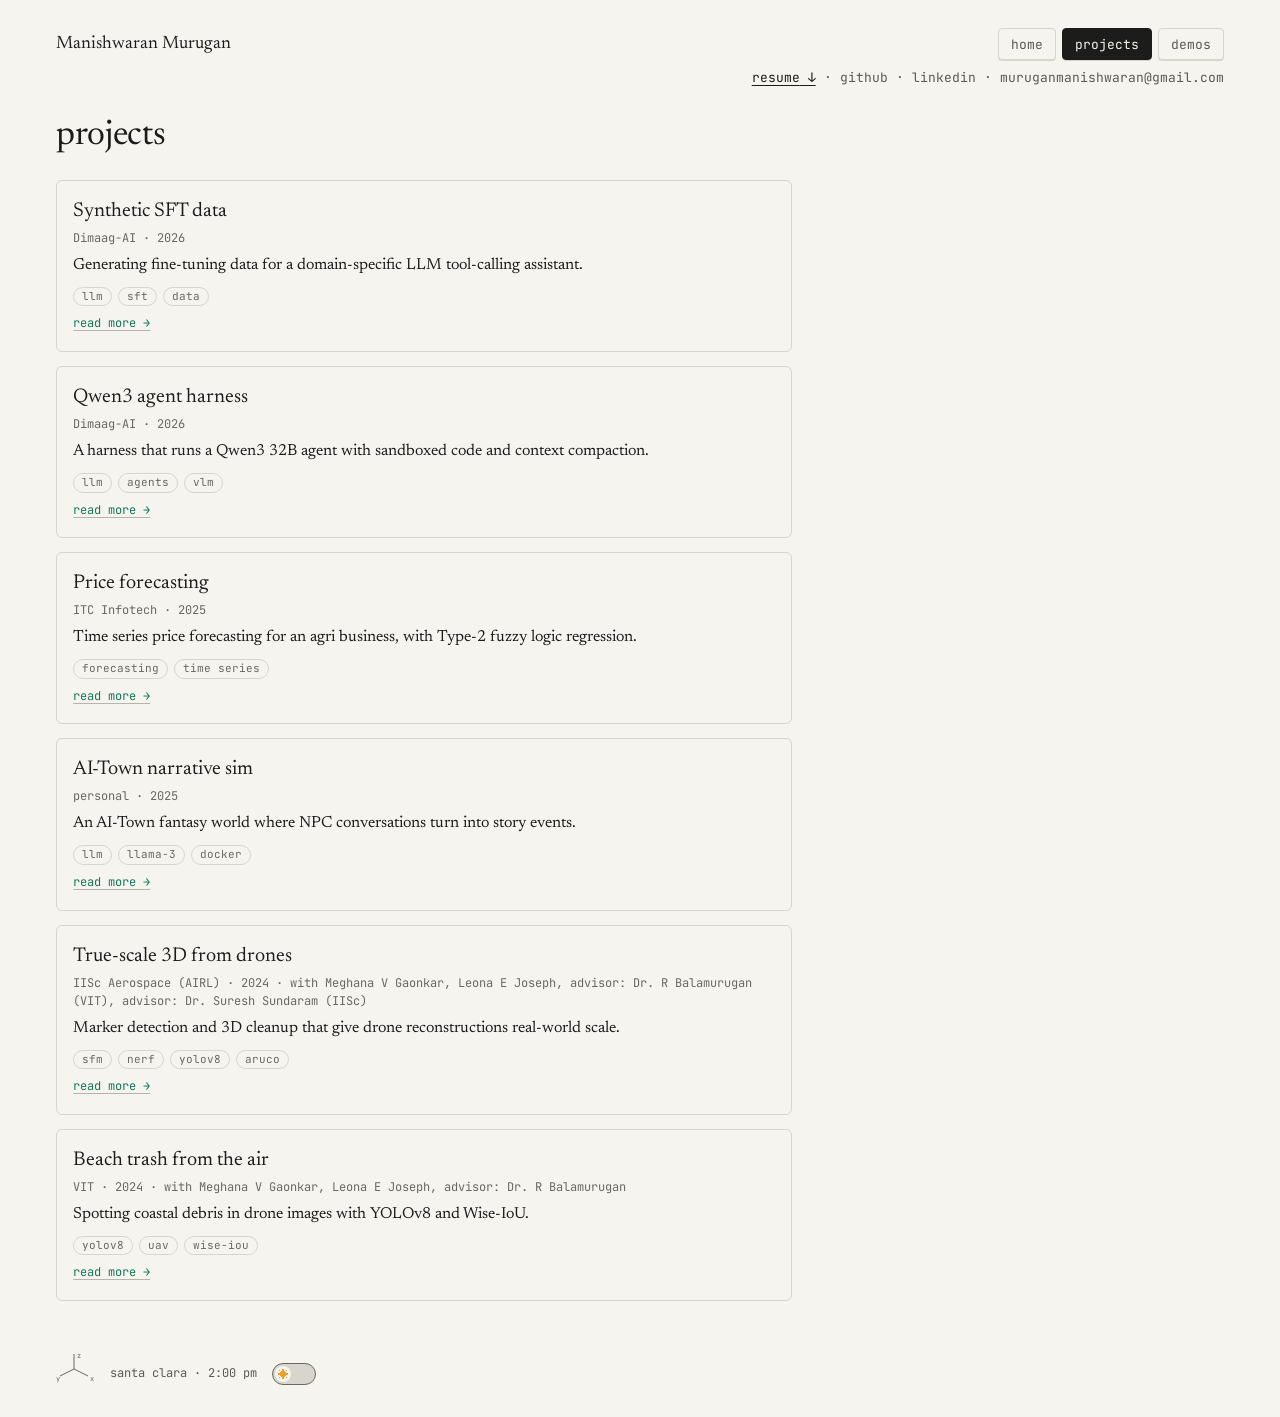
==== commit 1c248f8c: "Header on every page: nav keys plus resume, github, linkedin and email; slimmer footer Home masthead" ====
--- a/projects/index.html
+++ b/projects/index.html
@@ -3,31 +3,38 @@
 <head>
   <meta charset="utf-8">
   <meta name="viewport" content="width=device-width, initial-scale=1">
-  <title>Projects — Manish Murugan</title>
-  <meta name="description" content="Selected ML, computer vision and 3D projects by Manish Murugan.">
+  <title>Projects — Manishwaran Murugan</title>
+  <meta name="description" content="Selected ML, computer vision and 3D projects by Manishwaran Murugan.">
   <meta name="color-scheme" content="light dark">
-  <link rel="canonical" href="https://manishmrgn.github.io/projects/">
+  <link rel="canonical" href="https://manishwaranmurugan.com/projects/">
   <meta name="theme-color" id="tc-light" content="#f5f4ef" media="(prefers-color-scheme: light)">
   <meta name="theme-color" id="tc-dark" content="#141413" media="(prefers-color-scheme: dark)">
   <script>var d=document.documentElement,t;try{t=localStorage.getItem("portfolio-theme")}catch(e){}if(t!=="light"&&t!=="dark")t=matchMedia("(prefers-color-scheme: dark)").matches?"dark":"light";d.dataset.theme=t</script>
   <link rel="icon" href="../favicon.svg" type="image/svg+xml">
   <link rel="apple-touch-icon" href="../apple-touch-icon.png">
   <meta property="og:type" content="website">
-  <meta property="og:site_name" content="Manish Murugan">
-  <meta property="og:title" content="Projects — Manish Murugan">
-  <meta property="og:description" content="Selected ML, computer vision and 3D projects by Manish Murugan.">
-  <meta property="og:url" content="https://manishmrgn.github.io/projects/">
-  <meta property="og:image" content="https://manishmrgn.github.io/og-image.png">
+  <meta property="og:site_name" content="Manishwaran Murugan">
+  <meta property="og:title" content="Projects — Manishwaran Murugan">
+  <meta property="og:description" content="Selected ML, computer vision and 3D projects by Manishwaran Murugan.">
+  <meta property="og:url" content="https://manishwaranmurugan.com/projects/">
+  <meta property="og:image" content="https://manishwaranmurugan.com/og-image.png">
   <meta name="twitter:card" content="summary_large_image">
   <link rel="preconnect" href="https://fonts.googleapis.com">
   <link rel="preconnect" href="https://fonts.gstatic.com" crossorigin>
   <link href="https://fonts.googleapis.com/css2?family=JetBrains+Mono:wght@400;500&family=Newsreader:ital,opsz,wght@0,6..72,400;1,6..72,400&family=Silkscreen&display=swap" rel="stylesheet">
   <link rel="stylesheet" href="../css/style.css">
   <script defer src="../js/theme.js"></script>
+  <script defer src="../js/site.js"></script>
 </head>
 <body class="sub">
   <div class="page">
-    <nav class="nav" aria-label="site"><a href="../index.html">home</a> · <a href="../projects/index.html" aria-current="page">projects</a> · <a href="../demos.html">demos</a></nav>
+    <header class="masthead slim">
+      <a class="brand" href="../index.html">Manishwaran Murugan</a>
+      <div class="top-r">
+        <nav class="keys" aria-label="site"><a class="key" href="../index.html">home</a><a class="key" href="../projects/index.html" aria-current="page">projects</a><a class="key" href="../demos.html">demos</a></nav>
+        <p class="top-links"><a id="link-resume" class="resume" href="../assets/Manishwaran-Murugan-Resume.pdf" target="_blank" rel="noopener">resume<span aria-hidden="true">&nbsp;↓</span></a><span class="sep" aria-hidden="true"> · </span><a id="link-github" href="https://github.com/Manishmrgn">github</a><span class="sep" aria-hidden="true"> · </span><a id="link-linkedin" href="https://www.linkedin.com/in/Manishmrgn">linkedin</a><span class="sep" aria-hidden="true"> · </span><a id="link-email" href="mailto:muruganmanishwaran@gmail.com">muruganmanishwaran@gmail.com</a></p>
+      </div>
+    </header>
     <main>
       <h1>projects</h1>
       <ul class="cards">
@@ -76,12 +83,19 @@
       </ul>
     </main>
     <footer class="foot">
-      <p class="foot-line">
-        <a href="https://github.com/Manishmrgn">github</a> ·
-        <a href="https://www.linkedin.com/in/Manishmrgn">linkedin</a> ·
-        <a href="../assets/resume.pdf" target="_blank" rel="noopener">resume</a> ·
-        <button type="button" class="theme-sw" id="theme-toggle" role="switch" aria-checked="false" aria-label="dark mode" title="switch to dark"><span class="knob" aria-hidden="true"><svg class="sun" viewBox="0 0 10 10" width="10" height="10" shape-rendering="crispEdges" fill="currentColor"><path d="M4 0h2v1h-2zM1 1h1v1h-1zM4 1h2v1h-2zM8 1h1v1h-1zM3 2h4v1h-4zM2 3h6v1h-6zM0 4h10v1h-10zM0 5h10v1h-10zM2 6h6v1h-6zM3 7h4v1h-4zM1 8h1v1h-1zM4 8h2v1h-2zM8 8h1v1h-1zM4 9h2v1h-2z"/></svg><svg class="moon" viewBox="0 0 10 10" width="10" height="10" shape-rendering="crispEdges" fill="currentColor"><path d="M3 0h4v1h-4zM2 1h3v1h-3zM1 2h3v1h-3zM1 3h3v1h-3zM1 4h3v1h-3zM1 5h3v1h-3zM2 6h3v1h-3zM3 7h6v1h-6zM4 8h4v1h-4z"/></svg></span></button>
-      </p>
+      <svg class="gizmo" viewBox="0 0 40 32" width="40" height="32" aria-hidden="true">
+        <g fill="none" stroke="currentColor" stroke-width="1">
+          <line x1="18" y1="18" x2="32" y2="25"/>
+          <line x1="18" y1="18" x2="4" y2="25"/>
+          <line x1="18" y1="18" x2="18" y2="3"/>
+        </g>
+        <g font-size="7" fill="currentColor">
+          <text x="34" y="30">x</text>
+          <text x="0" y="30">y</text>
+          <text x="21" y="7">z</text>
+        </g>
+      </svg>
+      <p class="foot-line">santa clara · <time id="clock">--:--</time> <button type="button" class="theme-sw" id="theme-toggle" role="switch" aria-checked="false" aria-label="dark mode" title="switch to dark"><span class="knob" aria-hidden="true"><svg class="sun" viewBox="0 0 10 10" width="10" height="10" shape-rendering="crispEdges" fill="currentColor"><path d="M4 0h2v1h-2zM1 1h1v1h-1zM4 1h2v1h-2zM8 1h1v1h-1zM3 2h4v1h-4zM2 3h6v1h-6zM0 4h10v1h-10zM0 5h10v1h-10zM2 6h6v1h-6zM3 7h4v1h-4zM1 8h1v1h-1zM4 8h2v1h-2zM8 8h1v1h-1zM4 9h2v1h-2z"/></svg><svg class="moon" viewBox="0 0 10 10" width="10" height="10" shape-rendering="crispEdges" fill="currentColor"><path d="M3 0h4v1h-4zM2 1h3v1h-3zM1 2h3v1h-3zM1 3h3v1h-3zM1 4h3v1h-3zM1 5h3v1h-3zM2 6h3v1h-3zM3 7h6v1h-6zM4 8h4v1h-4z"/></svg></span></button></p>
     </footer>
   </div>
 </body>
--- a/css/style.css
+++ b/css/style.css
@@ -107,15 +107,44 @@
 .page {
   height: 100%;
   display: grid;
-  grid-template-rows: auto auto minmax(0, 1fr) auto;   /* masthead, nav, stage, footer */
+  grid-template-rows: auto minmax(0, 1fr) auto;   /* masthead, stage, footer */
   padding: 44px var(--pad-x) 34px;
 }
 
-/* ───────── header ───────── */
-.masthead { display: flex; align-items: center; gap: clamp(14px, 1.4vw, 20px); }
+/* ───────── header: who (left), nav keys + links (right) ───────── */
+.masthead { display: flex; flex-wrap: wrap; justify-content: space-between; align-items: flex-start; gap: 16px 32px; }
+.mast-id { display: flex; align-items: center; gap: clamp(14px, 1.4vw, 20px); min-width: 0; }
 .me { flex: none; display: block; width: 64px; height: 64px; object-fit: cover; border-radius: 6px; border: 1px solid var(--line); }
 .masthead h1 { font-size: 26px; font-weight: 400; line-height: 1.2; letter-spacing: -0.005em; }
 .role { font: 12px/1.6 var(--mono); color: var(--ink-2); margin-top: 4px; }
+.avail { font: 12px/1.6 var(--mono); color: var(--ink-3); }
+.avail span { display: block; }   /* two lines; one line from 1400px, where it fits beside the keys */
+.avail .sep { display: none; }
+@media (min-width: 1400px) { .avail span, .avail .sep { display: inline; } }
+.brand { font-size: 18px; line-height: 32px; text-decoration: none; }   /* slim header: the name, on the keys' line */
+.brand:hover { text-decoration: underline; }
+.top-r { margin-left: auto; display: flex; flex-direction: column; align-items: flex-end; gap: 8px; }
+.keys { display: flex; gap: 6px; }
+.key {
+  display: inline-flex; align-items: center; justify-content: center; height: 32px; padding: 0 12px;
+  font: 13px/1 var(--mono); color: var(--ink-2); text-decoration: none; background: var(--paper);
+  border: 1px solid var(--line); border-radius: 4px; box-shadow: 0 1px 0 var(--line);
+}
+.key:hover { border-color: var(--ink-3); color: var(--ink); }
+.key[aria-current="page"] { background: var(--ink); color: var(--paper); border-color: var(--ink); }
+.top-links { font: 13px/1.6 var(--mono); color: var(--ink-3); text-align: right; }
+.top-links a { color: var(--ink-2); text-decoration: none; }
+.top-links a:hover { color: var(--ink); text-decoration: underline; }
+.top-links .resume { color: var(--ink); text-decoration: underline; text-decoration-color: currentColor; }
+@media (max-width: 599px) {   /* phone: name, then the keys as a full-width row, then the links; every target 44px tall */
+  .masthead { flex-direction: column; align-items: stretch; gap: 14px; }
+  .top-r { margin-left: 0; align-items: stretch; gap: 4px; }
+  .keys { display: grid; grid-template-columns: repeat(3, minmax(0, 1fr)); }
+  .key { height: 44px; }
+  .top-links { display: flex; flex-wrap: wrap; column-gap: 18px; text-align: left; }
+  .top-links a { display: inline-flex; align-items: center; min-height: 44px; }
+  .top-links .sep { display: none; }
+}
 
 /* ───────── theme switch (in the footer line, after credits) ───────── */
 .theme-sw {
@@ -135,12 +164,6 @@
 html:not([data-theme]) .theme-sw { display: none; }   /* no script, no switch */
 @media (prefers-reduced-motion: reduce) { .theme-sw .knob { transition: none; } }
 @media (max-width: 1099px) { .theme-sw { --w: 40px; --h: 20px; --k: 14px; } }
-
-/* ───────── nav (home and generated pages) ───────── */
-.nav { font: 12px/1.6 var(--mono); color: var(--ink-3); margin-bottom: 12px; }
-.nav a { color: var(--ink-2); text-decoration: none; }
-.nav a:hover { color: var(--ink); text-decoration: underline; }
-.nav a[aria-current="page"] { color: var(--ink); }
 
 
 /* ───────── generated pages: projects/*.html, projects/index.html ───────── */
@@ -388,6 +411,7 @@
 }
 .gizmo { color: var(--ink-3); flex: none; font-family: var(--mono); }
 .foot-line { flex: 1; }
+.foot-line .theme-sw { margin-left: 8px; }
 .credits-btn { text-decoration: underline; text-decoration-color: var(--ink-4); text-underline-offset: 3px; text-decoration-thickness: 1px; }
 .credits-btn:hover { text-decoration-color: currentColor; }
 .credits {   /* popover: top layer, so it never adds to the page's height */
@@ -421,10 +445,10 @@
   /* the left side leads: scale it up to its column (type sizes track the viewport between 1280 and 1440) */
   .me { width: clamp(96px, 7.8vw, 104px); height: clamp(96px, 7.8vw, 104px); }
   .masthead h1 { font-size: clamp(38px, 3.1vw, 44px); line-height: 1.12; }
-  .role { font-size: clamp(13px, 1vw, 14px); margin-top: 6px; }
-  .page { padding-top: 32px; }
-  .nav { font-size: 13px; margin: 6px 0 2px; }   /* the nav line takes the room the stage's top padding had */
-  .stage { row-gap: clamp(22px, 3.2vh, 32px); padding-top: 0; }
+  .role { font-size: clamp(13px, 1vw, 14px); margin-top: 3px; }
+  .page { padding-top: 28px; }
+  .avail { font-size: 13px; line-height: 1.45; }
+  .stage { row-gap: clamp(22px, 3.2vh, 32px); padding-top: 24px; }
   .intro { max-width: 38em; font-size: clamp(18px, 1.4vw, 20px); line-height: 1.55; }
   .intro p + p { margin-top: 0.75em; }
   .work h2 { font-size: clamp(15px, 1.2vw, 16px); margin-bottom: 8px; }
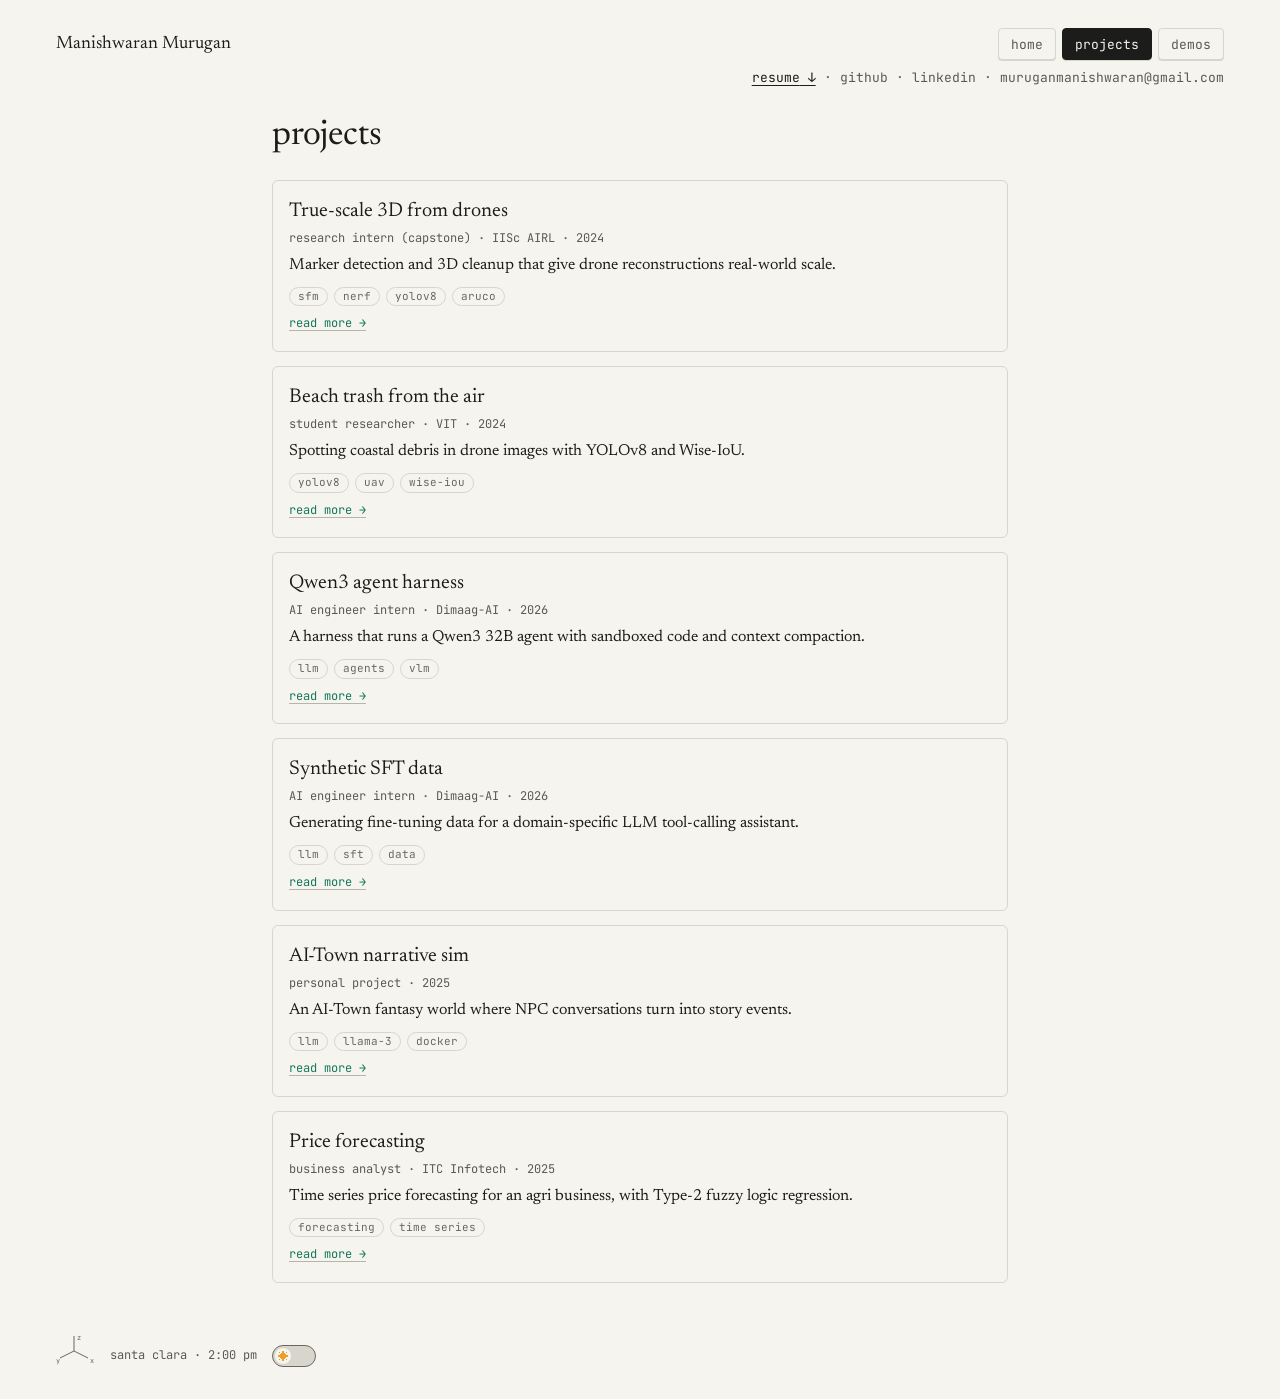
==== commit cb5944e0: "Project pages: role, my part, hero figure, prev/next; new project order js/projects.js gains role an" ====
--- a/projects/index.html
+++ b/projects/index.html
@@ -39,46 +39,46 @@
       <h1>projects</h1>
       <ul class="cards">
         <li class="card">
-          <h2><a href="sft-data.html">Synthetic SFT data</a></h2>
-          <p class="proj-meta">Dimaag-AI · 2026</p>
-          <p>Generating fine-tuning data for a domain-specific LLM tool-calling assistant.</p>
-          <ul class="proj-tags"><li>llm</li><li>sft</li><li>data</li></ul>
-          <a href="sft-data.html">read more →</a>
-        </li>
-        <li class="card">
-          <h2><a href="agent-harness.html">Qwen3 agent harness</a></h2>
-          <p class="proj-meta">Dimaag-AI · 2026</p>
-          <p>A harness that runs a Qwen3 32B agent with sandboxed code and context compaction.</p>
-          <ul class="proj-tags"><li>llm</li><li>agents</li><li>vlm</li></ul>
-          <a href="agent-harness.html">read more →</a>
-        </li>
-        <li class="card">
-          <h2><a href="price-forecasting.html">Price forecasting</a></h2>
-          <p class="proj-meta">ITC Infotech · 2025</p>
-          <p>Time series price forecasting for an agri business, with Type-2 fuzzy logic regression.</p>
-          <ul class="proj-tags"><li>forecasting</li><li>time series</li></ul>
-          <a href="price-forecasting.html">read more →</a>
-        </li>
-        <li class="card">
-          <h2><a href="ai-town.html">AI-Town narrative sim</a></h2>
-          <p class="proj-meta">personal · 2025</p>
-          <p>An AI-Town fantasy world where NPC conversations turn into story events.</p>
-          <ul class="proj-tags"><li>llm</li><li>llama-3</li><li>docker</li></ul>
-          <a href="ai-town.html">read more →</a>
-        </li>
-        <li class="card">
           <h2><a href="raster.html">True-scale 3D from drones</a></h2>
-          <p class="proj-meta">IISc Aerospace (AIRL) · 2024 · with Meghana V Gaonkar, Leona E Joseph, advisor: Dr. R Balamurugan (VIT), advisor: Dr. Suresh Sundaram (IISc)</p>
+          <p class="proj-meta">research intern (capstone) · IISc AIRL · 2024</p>
           <p>Marker detection and 3D cleanup that give drone reconstructions real-world scale.</p>
           <ul class="proj-tags"><li>sfm</li><li>nerf</li><li>yolov8</li><li>aruco</li></ul>
           <a href="raster.html">read more →</a>
         </li>
         <li class="card">
           <h2><a href="debris.html">Beach trash from the air</a></h2>
-          <p class="proj-meta">VIT · 2024 · with Meghana V Gaonkar, Leona E Joseph, advisor: Dr. R Balamurugan</p>
+          <p class="proj-meta">student researcher · VIT · 2024</p>
           <p>Spotting coastal debris in drone images with YOLOv8 and Wise-IoU.</p>
           <ul class="proj-tags"><li>yolov8</li><li>uav</li><li>wise-iou</li></ul>
           <a href="debris.html">read more →</a>
+        </li>
+        <li class="card">
+          <h2><a href="agent-harness.html">Qwen3 agent harness</a></h2>
+          <p class="proj-meta">AI engineer intern · Dimaag-AI · 2026</p>
+          <p>A harness that runs a Qwen3 32B agent with sandboxed code and context compaction.</p>
+          <ul class="proj-tags"><li>llm</li><li>agents</li><li>vlm</li></ul>
+          <a href="agent-harness.html">read more →</a>
+        </li>
+        <li class="card">
+          <h2><a href="sft-data.html">Synthetic SFT data</a></h2>
+          <p class="proj-meta">AI engineer intern · Dimaag-AI · 2026</p>
+          <p>Generating fine-tuning data for a domain-specific LLM tool-calling assistant.</p>
+          <ul class="proj-tags"><li>llm</li><li>sft</li><li>data</li></ul>
+          <a href="sft-data.html">read more →</a>
+        </li>
+        <li class="card">
+          <h2><a href="ai-town.html">AI-Town narrative sim</a></h2>
+          <p class="proj-meta">personal project · 2025</p>
+          <p>An AI-Town fantasy world where NPC conversations turn into story events.</p>
+          <ul class="proj-tags"><li>llm</li><li>llama-3</li><li>docker</li></ul>
+          <a href="ai-town.html">read more →</a>
+        </li>
+        <li class="card">
+          <h2><a href="price-forecasting.html">Price forecasting</a></h2>
+          <p class="proj-meta">business analyst · ITC Infotech · 2025</p>
+          <p>Time series price forecasting for an agri business, with Type-2 fuzzy logic regression.</p>
+          <ul class="proj-tags"><li>forecasting</li><li>time series</li></ul>
+          <a href="price-forecasting.html">read more →</a>
         </li>
       </ul>
     </main>
--- a/css/style.css
+++ b/css/style.css
@@ -170,7 +170,7 @@
 /* generated pages have no stage: they scroll like a normal document */
 body.sub { overflow: auto; }
 body.sub .page { height: auto; min-height: 100%; grid-template-rows: auto minmax(0, 1fr) auto; }
-.page > main:not(.stage) { max-width: 46em; width: 100%; padding: 28px 0 40px; }
+.page > main:not(.stage) { max-width: 46em; width: 100%; margin: 0 auto; padding: 28px 0 40px; }   /* centred under the full-width header */
 main h1 { font-size: 34px; font-weight: 400; line-height: 1.15; letter-spacing: -0.005em; }
 main h2 { font-size: 16px; font-weight: 400; font-style: italic; color: var(--ink-2); }
 /* demos.html: a wide scrolling page; the showcase block is full width */
@@ -178,25 +178,33 @@
 .demo-blurbs { margin: 8px 0 14px; font: 12px/1.6 var(--mono); color: var(--ink-3); }
 .demo-blurb b { color: var(--ink-2); font-weight: 500; margin-right: 8px; }
 .back { font: 12px/1.6 var(--mono); margin: 0 0 18px; }
-.back a { color: var(--ink-2); text-decoration: none; }
-.back a:hover { color: var(--ink); text-decoration: underline; }
-article.proj + .back { margin: 32px 0 0; }
-.proj-meta { font: 12px/1.6 var(--mono); color: var(--ink-3); margin-top: 8px; }
+.back a, .proj-pn a { color: var(--ink-2); text-decoration: none; }
+.back a:hover, .proj-pn a:hover { color: var(--ink); text-decoration: underline; }
+.proj-meta { font: 12px/1.6 var(--mono); color: var(--ink-2); margin-top: 8px; }
+.proj-meta a, .proj-pdf a { color: var(--accent-text); }
+.proj-with { font: 11px/1.6 var(--mono); color: var(--ink-3); margin-top: 2px; }
 .proj-tags { display: flex; flex-wrap: wrap; gap: 6px; margin-top: 10px; font: 11px/1.6 var(--mono); color: var(--ink-3); }
 .proj-tags li { padding: 0 8px; border: 1px solid var(--line); border-radius: 10px; }
-.proj-grid { margin-top: 28px; display: grid; gap: 22px; }
+.proj-hero { margin-top: 24px; }
+.proj-mypart { margin-top: 24px; font-size: 18px; line-height: 1.5; }
+.proj-mypart b { font: 12px/1 var(--mono); color: var(--ink-3); margin-right: 4px; }
+.proj-grid { margin-top: 24px; display: grid; gap: 22px; }
 .proj-grid h2 { margin-bottom: 4px; }
 .proj-grid p { line-height: 1.6; }
 .proj-grid ul { padding-left: 1.1em; }
 .proj-grid li { list-style: disc; margin-top: 4px; }
 .proj-grid li::marker { color: var(--ink-4); }
 .proj-figs { margin-top: 28px; display: grid; gap: 22px; }
-.proj-figs figure { margin: 0; }
-.proj-figs img { display: block; max-width: 100%; height: auto; border: 1px solid var(--line); border-radius: 4px; }
-.proj-figs figcaption { font: 12px/1.6 var(--mono); color: var(--ink-3); margin-top: 6px; }
-.proj-pdf { margin-top: 28px; }
-.proj-pdf object { display: block; width: 100%; height: 70vh; min-height: 420px; border: 1px solid var(--line); border-radius: 4px; }
-.proj-pdf p { font: 12px/1.6 var(--mono); color: var(--ink-3); margin-top: 8px; }
+.proj figure { margin: 0; }
+.proj figure a { display: block; width: fit-content; max-width: 100%; }
+.proj figure img { display: block; max-width: 100%; height: auto; max-height: 70vh; object-fit: contain; border: 1px solid var(--line); border-radius: 4px; }   /* tall figures stay within a screen */
+.proj figcaption { font: 12px/1.6 var(--mono); color: var(--ink-3); margin-top: 6px; }
+:root[data-theme="dark"] .proj figure img { filter: brightness(0.92); }   /* the figures are drawn for white paper */
+@media (prefers-color-scheme: dark) { :root:not([data-theme="light"]) .proj figure img { filter: brightness(0.92); } }
+.proj-pdf { margin-top: 28px; font: 13px/1.6 var(--mono); }
+.proj-pn { margin-top: 40px; padding-top: 14px; border-top: 1px solid var(--line); font: 12px/1.9 var(--mono); color: var(--ink-3); }
+.proj-talk { margin-top: 6px; font: 12px/1.6 var(--mono); color: var(--ink-3); }
+.proj-talk a { color: var(--ink-2); }
 .cards { margin-top: 24px; display: grid; gap: 14px; }
 .card { padding: 14px 16px; border: 1px solid var(--line); border-radius: 6px; }
 .card h2 { font-size: 20px; font-style: normal; color: var(--ink); }
@@ -206,7 +214,6 @@
 .card .proj-meta { margin-top: 2px; }
 .card > a { display: inline-block; margin-top: 8px; font: 12px/1.6 var(--mono); color: var(--accent-text); }
 @media (max-width: 600px) {
-  .proj-pdf object { display: none; }   /* a squeezed embed is useless on a phone: keep the link */
   main h1 { font-size: 28px; }
 }
 
